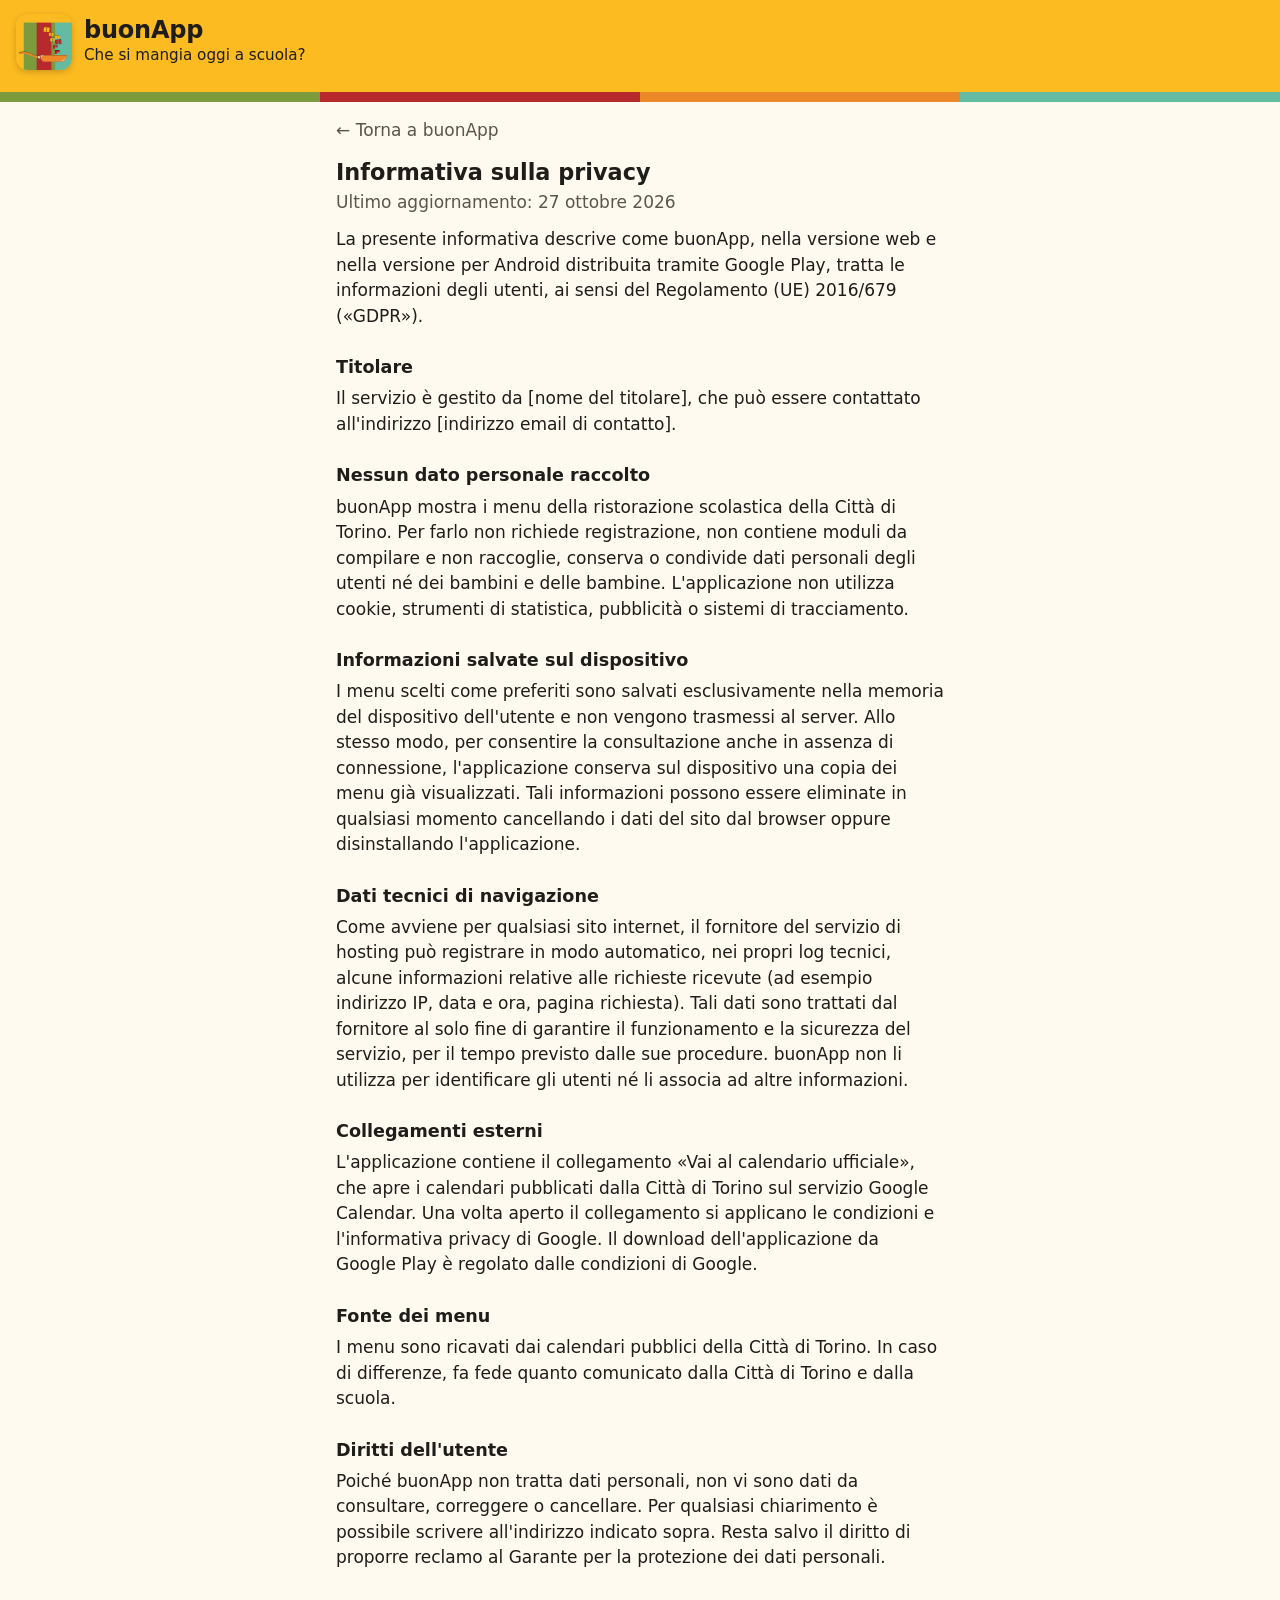
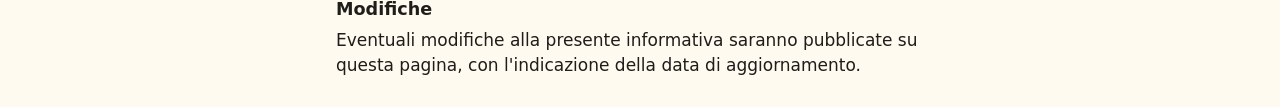
==== privacy.html @ eb58c9b9 "Informativa privacy, deploy su Tophost e piano per il Play Store - privacy.html: nessun dato persona" ====
<!doctype html>
<html lang="it">
<head>
  <meta charset="utf-8">
  <meta name="viewport" content="width=device-width, initial-scale=1, viewport-fit=cover">
  <title>Informativa privacy · buonApp</title>
  <meta name="description" content="Informativa sul trattamento dei dati personali di buonApp.">
  <meta name="theme-color" content="#fcbb21">
  <link rel="icon" type="image/png" sizes="32x32" href="img/favicon-32.png">
  <link rel="stylesheet" href="css/app.css">
</head>
<body>
  <header class="testata">
    <div class="strisce" aria-hidden="true"></div>
    <a class="marchio" href="./">
      <img src="img/icona-192.png" alt="" width="56" height="56">
      <span>
        <strong>buonApp</strong>
        <small>Che si mangia oggi a scuola?</small>
      </span>
    </a>
  </header>

  <main class="testo">
    <a class="indietro" href="./">Torna a buonApp</a>
    <h1>Informativa sulla privacy</h1>
    <p class="sotto">Ultimo aggiornamento: 27 ottobre 2026</p>

    <p>La presente informativa descrive come buonApp, nella versione web e nella versione per Android
      distribuita tramite Google Play, tratta le informazioni degli utenti, ai sensi del Regolamento (UE) 2016/679
      («GDPR»).</p>

    <h2>Titolare</h2>
    <!-- DA COMPLETARE prima della pubblicazione: nome del titolare e indirizzo email di contatto. -->
    <p>Il servizio è gestito da [nome del titolare], che può essere contattato all'indirizzo
      [indirizzo email di contatto].</p>

    <h2>Nessun dato personale raccolto</h2>
    <p>buonApp mostra i menu della ristorazione scolastica della Città di Torino. Per farlo non richiede
      registrazione, non contiene moduli da compilare e non raccoglie, conserva o condivide dati personali
      degli utenti né dei bambini e delle bambine. L'applicazione non utilizza cookie, strumenti di statistica,
      pubblicità o sistemi di tracciamento.</p>

    <h2>Informazioni salvate sul dispositivo</h2>
    <p>I menu scelti come preferiti sono salvati esclusivamente nella memoria del dispositivo dell'utente e non
      vengono trasmessi al server. Allo stesso modo, per consentire la consultazione anche in assenza di
      connessione, l'applicazione conserva sul dispositivo una copia dei menu già visualizzati. Tali informazioni
      possono essere eliminate in qualsiasi momento cancellando i dati del sito dal browser oppure disinstallando
      l'applicazione.</p>

    <h2>Dati tecnici di navigazione</h2>
    <p>Come avviene per qualsiasi sito internet, il fornitore del servizio di hosting può registrare in modo
      automatico, nei propri log tecnici, alcune informazioni relative alle richieste ricevute (ad esempio
      indirizzo IP, data e ora, pagina richiesta). Tali dati sono trattati dal fornitore al solo fine di garantire
      il funzionamento e la sicurezza del servizio, per il tempo previsto dalle sue procedure. buonApp non li
      utilizza per identificare gli utenti né li associa ad altre informazioni.</p>

    <h2>Collegamenti esterni</h2>
    <p>L'applicazione contiene il collegamento «Vai al calendario ufficiale», che apre i calendari pubblicati
      dalla Città di Torino sul servizio Google Calendar. Una volta aperto il collegamento si applicano le
      condizioni e l'informativa privacy di Google. Il download dell'applicazione da Google Play è regolato dalle
      condizioni di Google.</p>

    <h2>Fonte dei menu</h2>
    <p>I menu sono ricavati dai calendari pubblici della Città di Torino. In caso di differenze, fa fede quanto
      comunicato dalla Città di Torino e dalla scuola.</p>

    <h2>Diritti dell'utente</h2>
    <p>Poiché buonApp non tratta dati personali, non vi sono dati da consultare, correggere o cancellare. Per
      qualsiasi chiarimento è possibile scrivere all'indirizzo indicato sopra. Resta salvo il diritto di proporre
      reclamo al Garante per la protezione dei dati personali.</p>

    <h2>Modifiche</h2>
    <p>Eventuali modifiche alla presente informativa saranno pubblicate su questa pagina, con l'indicazione della
      data di aggiornamento.</p>
  </main>
</body>
</html>
---- css/app.css ----
/* buonApp – colori dalla grafica originale (giallo, verde oliva, rosso, verde acqua, arancio padella). */
:root {
  --giallo: #fcbb21;
  --verde: #7c9b3d;
  --rosso: #b8292d;
  --acqua: #63bba2;
  --arancio: #eb8829;
  --sfondo: #fffaf0;
  --carta: #ffffff;
  --testo: #1f1d1a;
  --testo-tenue: #5b554c;
  --bordo: #e8dfcf;
  --oggi: #a3520b;
  --raggio: 14px;
}

@media (prefers-color-scheme: dark) {
  :root {
    --sfondo: #1b1915;
    --carta: #26231e;
    --testo: #f4efe6;
    --testo-tenue: #c2b9aa;
    --bordo: #3a352d;
    --oggi: #f5a85a;
  }
}

* { box-sizing: border-box; }

html { -webkit-text-size-adjust: 100%; }

body {
  margin: 0;
  background: var(--sfondo);
  color: var(--testo);
  font: 17px/1.5 system-ui, -apple-system, "Segoe UI", Roboto, "Helvetica Neue", Arial, sans-serif;
  padding-bottom: env(safe-area-inset-bottom);
}

a { color: inherit; }

.testata {
  position: relative;
  background: var(--giallo);
  padding: calc(14px + env(safe-area-inset-top)) 16px 24px;
  overflow: hidden;
}
.strisce {
  position: absolute;
  inset: auto 0 0 0;
  height: 10px;
  background: linear-gradient(90deg,
    var(--verde) 0 25%, var(--rosso) 25% 50%, var(--arancio) 50% 75%, var(--acqua) 75% 100%);
}
.marchio {
  position: relative;
  display: inline-flex;
  align-items: center;
  gap: 12px;
  text-decoration: none;
  color: #1f1d1a;
}
.marchio img { border-radius: 12px; box-shadow: 0 2px 6px rgb(0 0 0 / .2); }
.marchio strong { display: block; font-size: 1.5rem; line-height: 1.1; letter-spacing: -.01em; }
.marchio small { display: block; font-size: .95rem; }

main {
  max-width: 640px;
  margin: 0 auto;
  padding: 16px;
  outline: none;
}

h1, h2 { line-height: 1.2; }
h1 { font-size: 1.4rem; margin: 8px 0 4px; }
h2 { font-size: 1.1rem; margin: 24px 0 8px; }

.sotto { color: var(--testo-tenue); margin: 0 0 16px; }

.indietro {
  display: inline-block;
  margin-bottom: 8px;
  color: var(--testo-tenue);
  text-decoration: none;
}
.indietro::before { content: "← "; }

/* Pulsanti per scegliere il menu: grandi, colorati come le strisce del banner. */
.scelte { list-style: none; padding: 0; margin: 0; display: grid; gap: 10px; }
.scelta {
  display: flex;
  align-items: center;
  justify-content: space-between;
  min-height: 56px;
  padding: 12px 16px;
  border-radius: var(--raggio);
  background: var(--carta);
  border: 1px solid var(--bordo);
  border-left: 10px solid var(--colore, var(--arancio));
  text-decoration: none;
  font-weight: 600;
}
.scelta::after { content: "›"; font-size: 1.5rem; color: var(--testo-tenue); }
.scelta small { display: block; font-weight: 400; color: var(--testo-tenue); }

.c-rosso { --colore: var(--rosso); }
.c-verde { --colore: var(--verde); }
.c-giallo { --colore: var(--giallo); }
.c-acqua { --colore: var(--acqua); }

/* Scheda del giorno. */
.scheda {
  background: var(--carta);
  border: 1px solid var(--bordo);
  border-top: 8px solid var(--colore, var(--arancio));
  border-radius: var(--raggio);
  padding: 14px 16px;
  margin-bottom: 14px;
}
.scheda h2 { margin: 0; font-size: 1rem; color: var(--testo-tenue); font-weight: 600; }
.scheda h3 { margin: 4px 0 8px; font-size: 1.15rem; }
.scheda .oggi { color: var(--oggi); }
.piatti { margin: 0; padding-left: 1.2em; }
.piatti li { margin: 2px 0; }
.scheda .azioni { margin-top: 10px; display: flex; gap: 16px; flex-wrap: wrap; }

.vuoto {
  background: var(--carta);
  border: 1px dashed var(--bordo);
  border-radius: var(--raggio);
  padding: 14px 16px;
  color: var(--testo-tenue);
}

/* Settimana. */
.settimana-nav { display: flex; justify-content: space-between; align-items: center; gap: 8px; margin: 8px 0 16px; }
.settimana-nav strong { text-align: center; }

button, .bottone {
  font: inherit;
  min-height: 44px;
  padding: 8px 14px;
  border-radius: 999px;
  border: 1px solid var(--bordo);
  background: var(--carta);
  color: var(--testo);
  cursor: pointer;
  text-decoration: none;
  display: inline-flex;
  align-items: center;
  gap: 6px;
}
button:focus-visible, a:focus-visible { outline: 3px solid var(--arancio); outline-offset: 2px; }

.preferito[aria-pressed="true"] { background: var(--giallo); border-color: var(--giallo); color: #1f1d1a; }

.avviso {
  background: color-mix(in srgb, var(--giallo) 22%, var(--carta));
  border-radius: var(--raggio);
  padding: 10px 14px;
  margin: 0 0 16px;
}

.vuoto p { margin: 0; }
.vuoto p + p { margin-top: 8px; }
.vuoto a, .fonte a { color: var(--testo); font-weight: 600; }
.fonte { color: var(--testo-tenue); font-size: .9rem; }

.testo h2 { margin-top: 28px; }
.testo p { margin: 0 0 12px; }

.caricamento { color: var(--testo-tenue); }

.piede {
  max-width: 640px;
  margin: 24px auto 0;
  padding: 16px;
  color: var(--testo-tenue);
  font-size: .85rem;
}
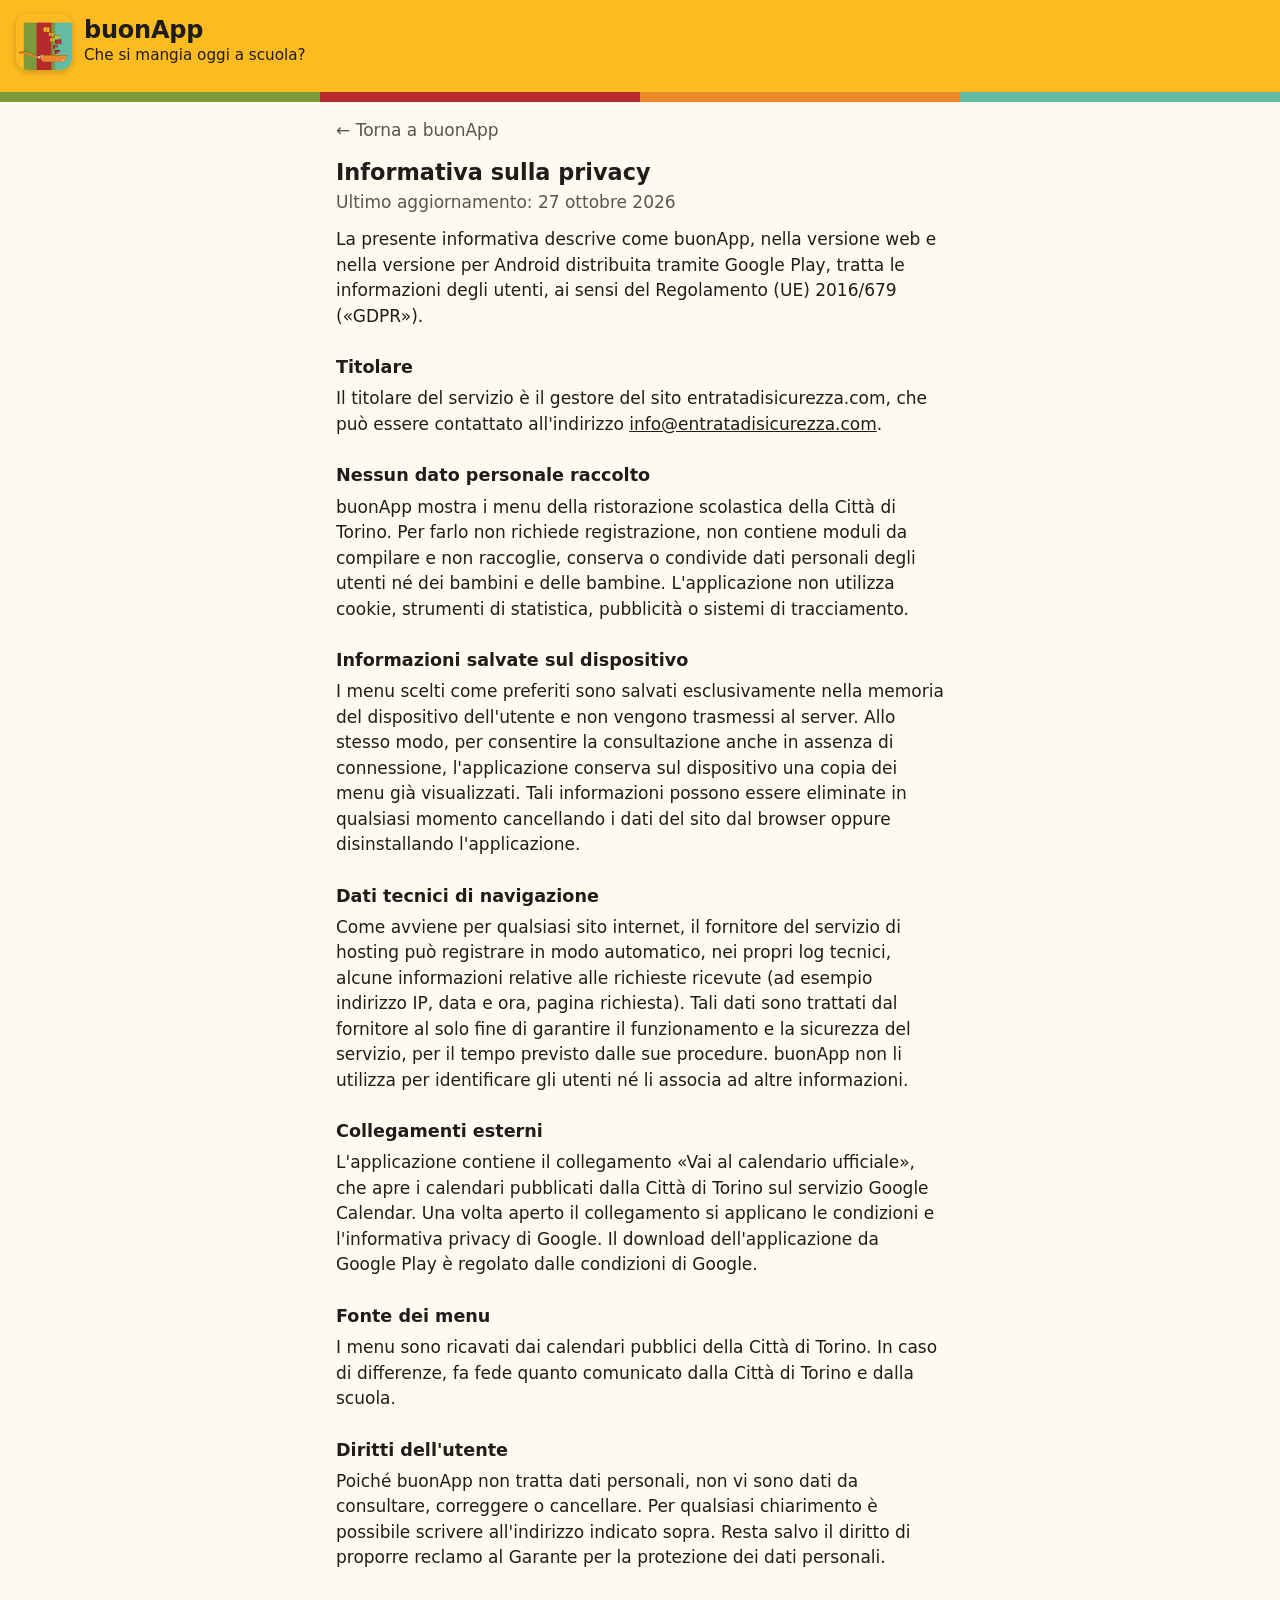
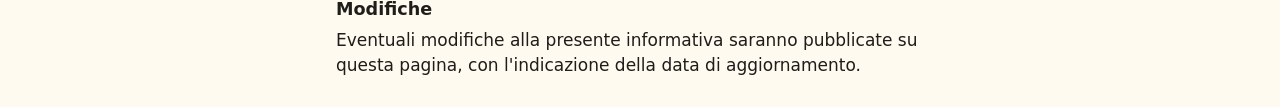
==== commit 0bced0ad: "Prefisso buonapp_ per le tabelle e contatto nell'informativa privacy Il database di Tophost è condiv" ====
--- a/privacy.html
+++ b/privacy.html
@@ -31,9 +31,8 @@
       («GDPR»).</p>
 
     <h2>Titolare</h2>
-    <!-- DA COMPLETARE prima della pubblicazione: nome del titolare e indirizzo email di contatto. -->
-    <p>Il servizio è gestito da [nome del titolare], che può essere contattato all'indirizzo
-      [indirizzo email di contatto].</p>
+    <p>Il titolare del servizio è il gestore del sito entratadisicurezza.com, che può essere contattato
+      all'indirizzo <a href="mailto:info@entratadisicurezza.com">info@entratadisicurezza.com</a>.</p>
 
     <h2>Nessun dato personale raccolto</h2>
     <p>buonApp mostra i menu della ristorazione scolastica della Città di Torino. Per farlo non richiede
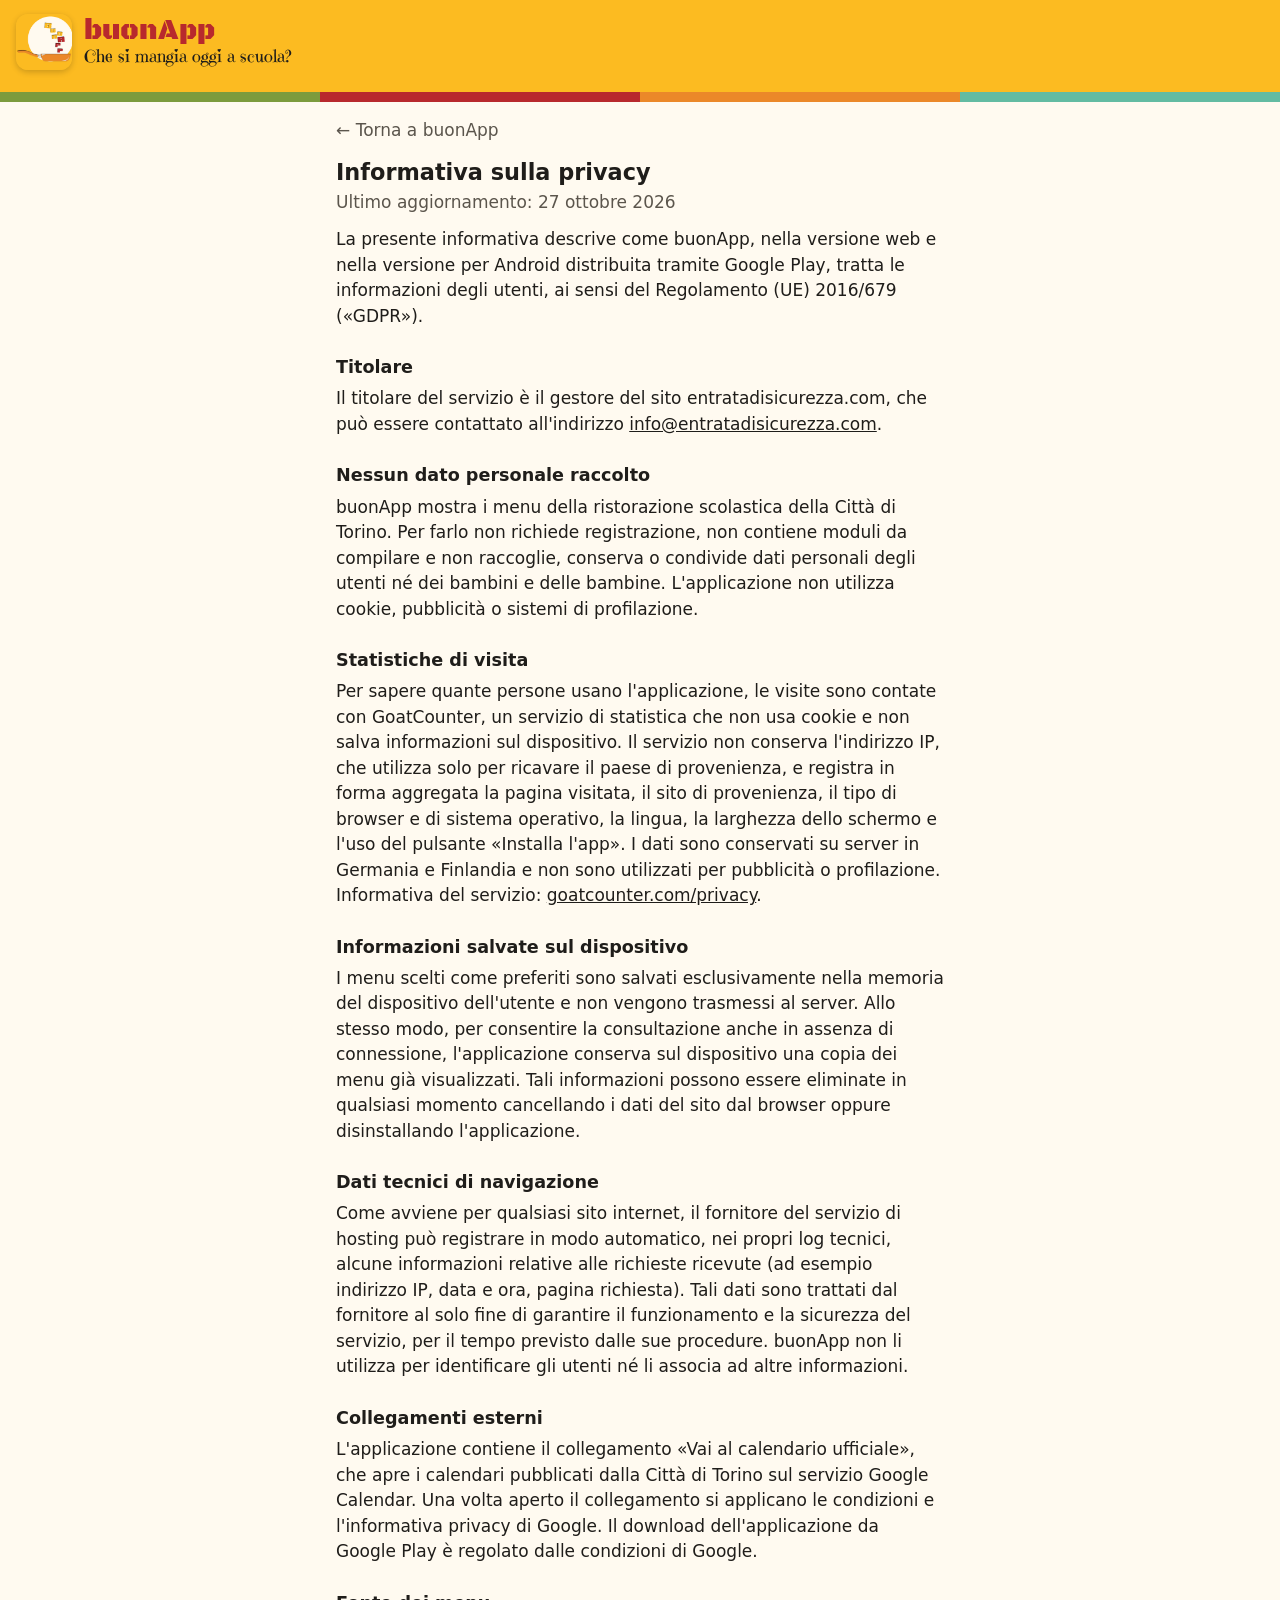
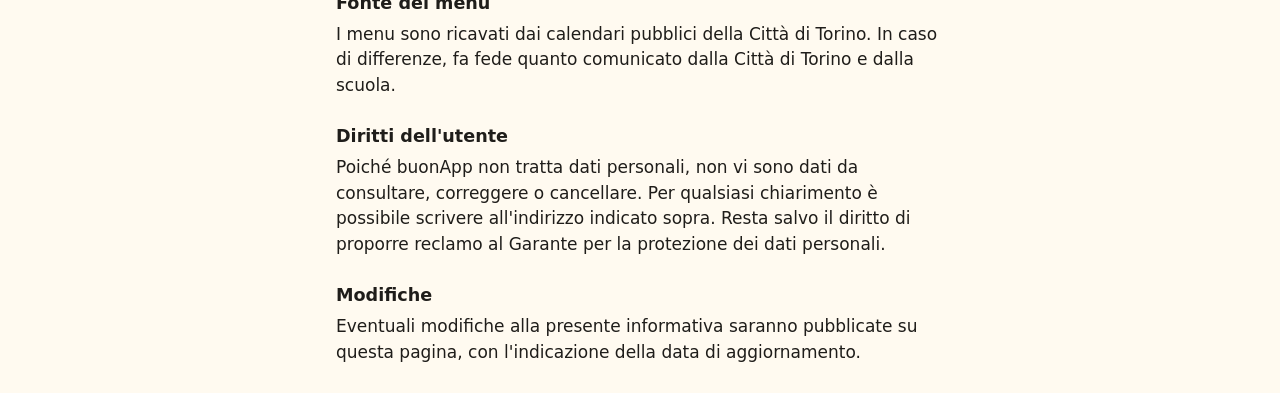
==== commit 0f9c0fa8: "Statistiche di visita senza cookie con GoatCounter Conta le visite alla cartella dell'app e l'uso de" ====
--- a/privacy.html
+++ b/privacy.html
@@ -37,8 +37,17 @@
     <h2>Nessun dato personale raccolto</h2>
     <p>buonApp mostra i menu della ristorazione scolastica della Città di Torino. Per farlo non richiede
       registrazione, non contiene moduli da compilare e non raccoglie, conserva o condivide dati personali
-      degli utenti né dei bambini e delle bambine. L'applicazione non utilizza cookie, strumenti di statistica,
-      pubblicità o sistemi di tracciamento.</p>
+      degli utenti né dei bambini e delle bambine. L'applicazione non utilizza cookie, pubblicità o sistemi
+      di profilazione.</p>
+
+    <h2>Statistiche di visita</h2>
+    <p>Per sapere quante persone usano l'applicazione, le visite sono contate con GoatCounter, un servizio di
+      statistica che non usa cookie e non salva informazioni sul dispositivo. Il servizio non conserva l'indirizzo
+      IP, che utilizza solo per ricavare il paese di provenienza, e registra in forma aggregata la pagina visitata,
+      il sito di provenienza, il tipo di browser e di sistema operativo, la lingua, la larghezza dello schermo e
+      l'uso del pulsante «Installa l'app». I dati sono conservati su server in Germania e Finlandia e non sono
+      utilizzati per pubblicità o profilazione. Informativa del servizio:
+      <a href="https://www.goatcounter.com/privacy">goatcounter.com/privacy</a>.</p>
 
     <h2>Informazioni salvate sul dispositivo</h2>
     <p>I menu scelti come preferiti sono salvati esclusivamente nella memoria del dispositivo dell'utente e non
--- a/css/app.css
+++ b/css/app.css
@@ -37,6 +37,10 @@
   padding-bottom: env(safe-area-inset-bottom);
 }
 
+/* Font della grafica originale (Google Fonts, licenza OFL), solo caratteri latini. */
+@font-face { font-family: "Black Ops One"; src: url(../font/BlackOpsOne.woff2) format("woff2"); font-display: swap; }
+@font-face { font-family: "Emilys Candy"; src: url(../font/EmilysCandy.woff2) format("woff2"); font-display: swap; }
+
 a { color: inherit; }
 
 .testata {
@@ -61,8 +65,8 @@
   color: #1f1d1a;
 }
 .marchio img { border-radius: 12px; box-shadow: 0 2px 6px rgb(0 0 0 / .2); }
-.marchio strong { display: block; font-size: 1.5rem; line-height: 1.1; letter-spacing: -.01em; }
-.marchio small { display: block; font-size: .95rem; }
+.marchio strong { display: block; font: 400 1.75rem/1.1 "Black Ops One", system-ui, sans-serif; color: #b8292d; }
+.marchio small { display: block; font: 400 1.05rem/1.3 "Emilys Candy", system-ui, sans-serif; }
 
 main {
   max-width: 640px;
@@ -152,6 +156,7 @@
 }
 button:focus-visible, a:focus-visible { outline: 3px solid var(--arancio); outline-offset: 2px; }
 
+.installa { background: var(--giallo); border-color: var(--giallo); color: #1f1d1a; font-weight: 600; }
 .preferito[aria-pressed="true"] { background: var(--giallo); border-color: var(--giallo); color: #1f1d1a; }
 
 .avviso {
@@ -178,3 +183,21 @@
   color: var(--testo-tenue);
   font-size: .85rem;
 }
+
+/* Schermata di avvio: solo nell'app installata, uguale alle immagini di avvio di iPhone e iPad. */
+#avvio { display: none; }
+@media (display-mode: standalone) {
+  #avvio {
+    display: flex;
+    position: fixed;
+    inset: 0;
+    z-index: 10;
+    align-items: center;
+    justify-content: center;
+    background: var(--giallo);
+    transition: opacity .35s ease;
+  }
+  #avvio img { width: 74.4vmin; height: 74.4vmin; }
+}
+#avvio.chiuso { opacity: 0; pointer-events: none; }
+@media (prefers-reduced-motion: reduce) { #avvio { transition: none; } }
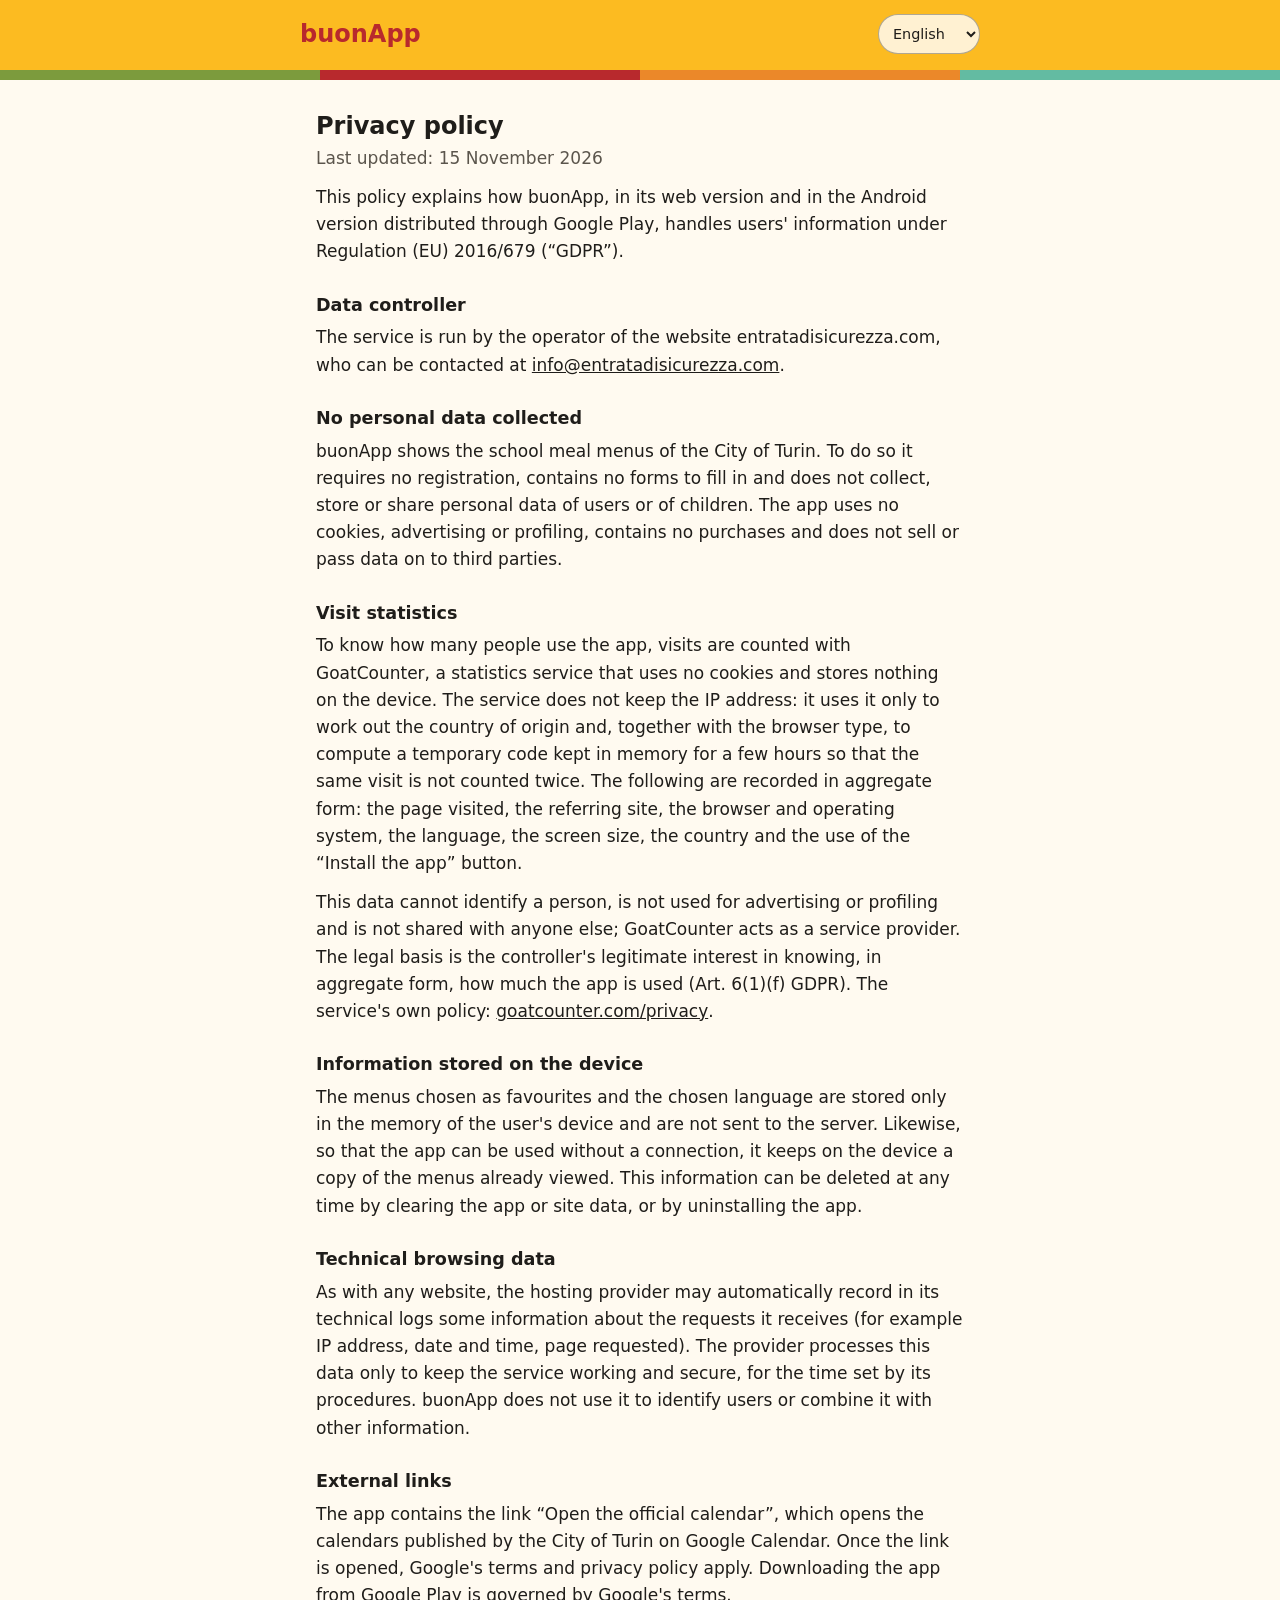
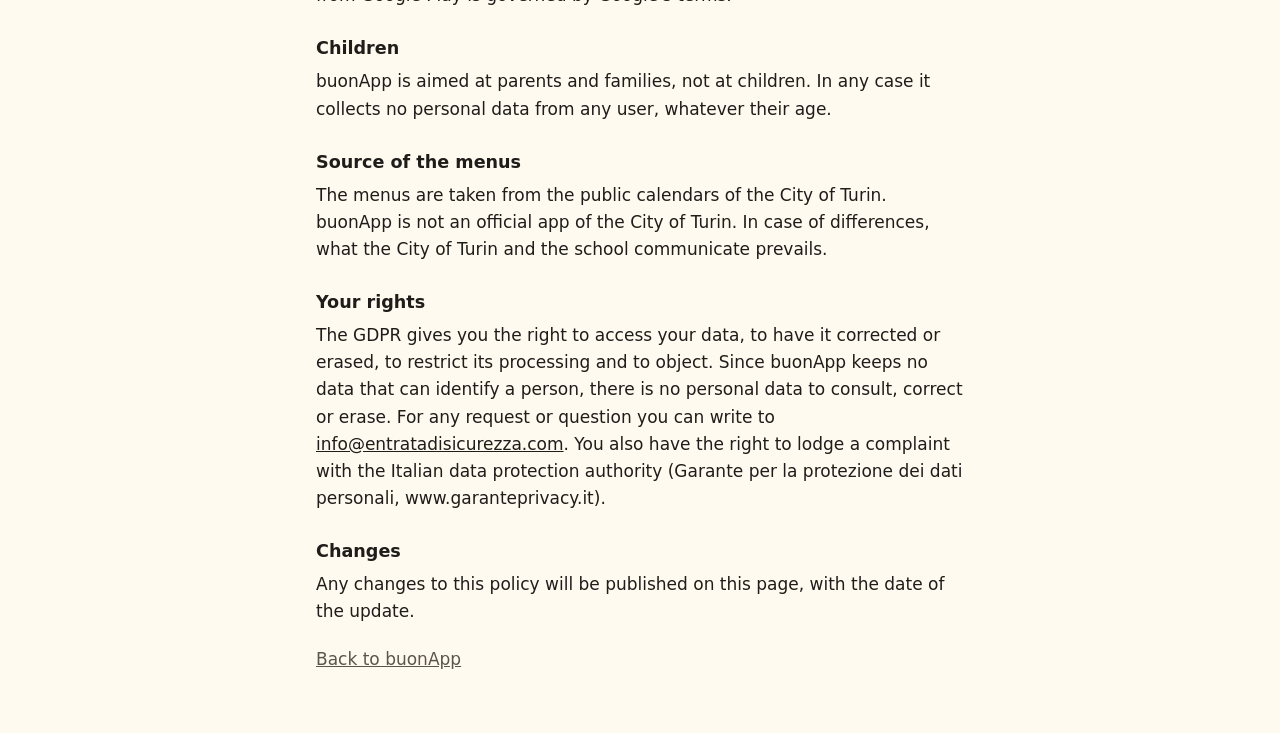
==== commit 2b119ad3: "Interfaccia e informativa privacy in cinque lingue (it, en, fr, es, ar) L'app sceglie la lingua dal " ====
--- a/privacy.html
+++ b/privacy.html
@@ -1,86 +1,187 @@
 <!doctype html>
-<html lang="it">
+<!-- File generato da docs/privacy/genera.py: non modificarlo a mano. -->
+<html lang="it" dir="ltr">
 <head>
-  <meta charset="utf-8">
-  <meta name="viewport" content="width=device-width, initial-scale=1, viewport-fit=cover">
-  <title>Informativa privacy · buonApp</title>
-  <meta name="description" content="Informativa sul trattamento dei dati personali di buonApp.">
-  <meta name="theme-color" content="#fcbb21">
-  <link rel="icon" type="image/png" sizes="32x32" href="img/favicon-32.png">
-  <link rel="stylesheet" href="css/app.css">
+<meta charset="utf-8">
+<meta name="viewport" content="width=device-width, initial-scale=1, viewport-fit=cover">
+<title>Informativa sulla privacy · buonApp</title>
+<meta name="description" content="buonApp: informativa sulla privacy / privacy policy / politique de confidentialité / política de privacidad / سياسة الخصوصية">
+<meta name="theme-color" content="#fcbb21">
+<style>
+:root{--giallo:#fcbb21;--verde:#7c9b3d;--rosso:#b8292d;--acqua:#63bba2;--arancio:#eb8829;
+--sfondo:#fffaf0;--carta:#fff;--testo:#1f1d1a;--tenue:#5b554c;--bordo:#e8dfcf}
+@media (prefers-color-scheme:dark){:root{--sfondo:#1b1915;--carta:#26231e;--testo:#f4efe6;--tenue:#c2b9aa;--bordo:#3a352d}}
+*{box-sizing:border-box}html{-webkit-text-size-adjust:100%}
+body{margin:0;background:var(--sfondo);color:var(--testo);
+font:17px/1.6 system-ui,-apple-system,"Segoe UI",Roboto,"Noto Sans Arabic","Helvetica Neue",Arial,sans-serif}
+header{background:var(--giallo);color:#1f1d1a;padding:calc(14px + env(safe-area-inset-top)) 16px 0}
+.riga{max-width:680px;margin:0 auto;display:flex;align-items:center;justify-content:space-between;gap:12px;padding-bottom:16px}
+.marchio{font-weight:800;font-size:1.5rem;color:#b8292d;text-decoration:none}
+.strisce{height:10px;margin:0 -16px;background:linear-gradient(90deg,var(--verde) 0 25%,var(--rosso) 25% 50%,var(--arancio) 50% 75%,var(--acqua) 75% 100%)}
+select{font:inherit;font-size:.9rem;min-height:40px;padding:4px 10px;border-radius:999px;border:1px solid rgb(31 29 26/.35);background:rgb(255 255 255/.8);color:#1f1d1a}
+main{max-width:680px;margin:0 auto;padding:16px 16px 48px}
+h1{font-size:1.5rem;line-height:1.2;margin:16px 0 4px}h2{font-size:1.1rem;line-height:1.3;margin:28px 0 8px}
+p{margin:0 0 12px}.data,.torna{color:var(--tenue)}.torna{display:inline-block;margin-top:8px}
+a{color:inherit}a:focus-visible,select:focus-visible{outline:3px solid var(--arancio);outline-offset:2px}
+article + article{border-top:1px solid var(--bordo);margin-top:40px;padding-top:8px}
+.js article{display:none}.js article.attiva{display:block;border:0;margin:0;padding:0}
+</style>
+<script>
+(function(){var L={it:{dir:"ltr",titolo:"Informativa sulla privacy",etichetta:"Lingua"},en:{dir:"ltr",titolo:"Privacy policy",etichetta:"Language"},fr:{dir:"ltr",titolo:"Politique de confidentialité",etichetta:"Langue"},es:{dir:"ltr",titolo:"Política de privacidad",etichetta:"Idioma"},ar:{dir:"rtl",titolo:"سياسة الخصوصية",etichetta:"اللغة"}},d=document,h=d.documentElement,scelta='it',p=new URLSearchParams(location.search).get('lang'),s=null;
+try{s=localStorage.getItem('buonapp.lingua')}catch(e){}
+var c=[p,s].concat(navigator.languages||[navigator.language]);
+for(var i=0;i<c.length;i++){var x=String(c[i]||'').toLowerCase().split('-')[0];if(L[x]){scelta=x;break}}
+function mostra(l){h.lang=l;h.dir=L[l].dir;d.title=L[l].titolo+' · buonApp';
+d.querySelectorAll('article').forEach(function(a){a.classList.toggle('attiva',a.lang===l)});
+d.getElementById('lingua').value=l;d.getElementById('lingua').setAttribute('aria-label',L[l].etichetta)}
+h.classList.add('js');d.addEventListener('DOMContentLoaded',function(){var sel=d.getElementById('lingua');sel.hidden=false;
+sel.addEventListener('change',function(){mostra(sel.value);history.replaceState(null,'','?lang='+sel.value)});mostra(scelta)});})();
+</script>
 </head>
 <body>
-  <header class="testata">
-    <div class="strisce" aria-hidden="true"></div>
-    <a class="marchio" href="./">
-      <img src="img/icona-192.png" alt="" width="56" height="56">
-      <span>
-        <strong>buonApp</strong>
-        <small>Che si mangia oggi a scuola?</small>
-      </span>
-    </a>
-  </header>
-
-  <main class="testo">
-    <a class="indietro" href="./">Torna a buonApp</a>
+<header>
+  <div class="riga">
+    <a class="marchio" href="https://www.entratadisicurezza.com/buonapp/">buonApp</a>
+    <select id="lingua" aria-label="Lingua" hidden><option value="it" lang="it">Italiano</option><option value="en" lang="en">English</option><option value="fr" lang="fr">Français</option><option value="es" lang="es">Español</option><option value="ar" lang="ar">العربية</option></select>
+  </div>
+  <div class="strisce" aria-hidden="true"></div>
+</header>
+<main>
+  <article lang="it" dir="ltr">
     <h1>Informativa sulla privacy</h1>
-    <p class="sotto">Ultimo aggiornamento: 27 ottobre 2026</p>
-
-    <p>La presente informativa descrive come buonApp, nella versione web e nella versione per Android
-      distribuita tramite Google Play, tratta le informazioni degli utenti, ai sensi del Regolamento (UE) 2016/679
-      («GDPR»).</p>
-
+    <p class="data">Ultimo aggiornamento: 15 novembre 2026</p>
+    <p>La presente informativa descrive come buonApp, nella versione web e nella versione per Android distribuita tramite Google Play, tratta le informazioni degli utenti, ai sensi del Regolamento (UE) 2016/679 («GDPR»).</p>
     <h2>Titolare</h2>
-    <p>Il titolare del servizio è il gestore del sito entratadisicurezza.com, che può essere contattato
-      all'indirizzo <a href="mailto:info@entratadisicurezza.com">info@entratadisicurezza.com</a>.</p>
-
+    <p>Il titolare del servizio è il gestore del sito entratadisicurezza.com, che può essere contattato all'indirizzo <a href="mailto:info@entratadisicurezza.com" dir="ltr">info@entratadisicurezza.com</a>.</p>
     <h2>Nessun dato personale raccolto</h2>
-    <p>buonApp mostra i menu della ristorazione scolastica della Città di Torino. Per farlo non richiede
-      registrazione, non contiene moduli da compilare e non raccoglie, conserva o condivide dati personali
-      degli utenti né dei bambini e delle bambine. L'applicazione non utilizza cookie, pubblicità o sistemi
-      di profilazione.</p>
-
+    <p>buonApp mostra i menu della ristorazione scolastica della Città di Torino. Per farlo non richiede registrazione, non contiene moduli da compilare e non raccoglie, conserva o condivide dati personali degli utenti né dei bambini e delle bambine. L'applicazione non utilizza cookie, pubblicità o sistemi di profilazione, non contiene acquisti e non vende né cede dati a terzi.</p>
     <h2>Statistiche di visita</h2>
-    <p>Per sapere quante persone usano l'applicazione, le visite sono contate con GoatCounter, un servizio di
-      statistica che non usa cookie e non salva informazioni sul dispositivo. Il servizio non conserva l'indirizzo
-      IP, che utilizza solo per ricavare il paese di provenienza, e registra in forma aggregata la pagina visitata,
-      il sito di provenienza, il tipo di browser e di sistema operativo, la lingua, la larghezza dello schermo e
-      l'uso del pulsante «Installa l'app». I dati sono conservati su server in Germania e Finlandia e non sono
-      utilizzati per pubblicità o profilazione. Informativa del servizio:
-      <a href="https://www.goatcounter.com/privacy">goatcounter.com/privacy</a>.</p>
-
+    <p>Per sapere quante persone usano l'applicazione, le visite sono contate con GoatCounter, un servizio di statistica che non usa cookie e non salva informazioni sul dispositivo. Il servizio non conserva l'indirizzo IP: lo utilizza solo per ricavare il paese di provenienza e, insieme al tipo di browser, per calcolare un codice temporaneo tenuto in memoria per poche ore, che serve a non contare due volte la stessa visita. Sono registrati in forma aggregata la pagina visitata, il sito di provenienza, il tipo di browser e di sistema operativo, la lingua, le dimensioni dello schermo, il paese e l'uso del pulsante «Installa l'app».</p>
+    <p>Questi dati non permettono di identificare una persona, non sono utilizzati per pubblicità o profilazione e non sono condivisi con altri soggetti; GoatCounter agisce come fornitore del servizio. La base giuridica è il legittimo interesse del titolare a conoscere, in forma aggregata, quanto viene usata l'applicazione (art. 6, par. 1, lett. f del GDPR). Informativa del servizio: <a href="https://www.goatcounter.com/privacy" dir="ltr" rel="noopener">goatcounter.com/privacy</a>.</p>
     <h2>Informazioni salvate sul dispositivo</h2>
-    <p>I menu scelti come preferiti sono salvati esclusivamente nella memoria del dispositivo dell'utente e non
-      vengono trasmessi al server. Allo stesso modo, per consentire la consultazione anche in assenza di
-      connessione, l'applicazione conserva sul dispositivo una copia dei menu già visualizzati. Tali informazioni
-      possono essere eliminate in qualsiasi momento cancellando i dati del sito dal browser oppure disinstallando
-      l'applicazione.</p>
-
+    <p>I menu scelti come preferiti e la lingua scelta sono salvati esclusivamente nella memoria del dispositivo dell'utente e non vengono trasmessi al server. Allo stesso modo, per consentire la consultazione anche in assenza di connessione, l'applicazione conserva sul dispositivo una copia dei menu già visualizzati. Tali informazioni possono essere eliminate in qualsiasi momento cancellando i dati dell'applicazione o del sito, oppure disinstallando l'applicazione.</p>
     <h2>Dati tecnici di navigazione</h2>
-    <p>Come avviene per qualsiasi sito internet, il fornitore del servizio di hosting può registrare in modo
-      automatico, nei propri log tecnici, alcune informazioni relative alle richieste ricevute (ad esempio
-      indirizzo IP, data e ora, pagina richiesta). Tali dati sono trattati dal fornitore al solo fine di garantire
-      il funzionamento e la sicurezza del servizio, per il tempo previsto dalle sue procedure. buonApp non li
-      utilizza per identificare gli utenti né li associa ad altre informazioni.</p>
-
+    <p>Come avviene per qualsiasi sito internet, il fornitore del servizio di hosting può registrare in modo automatico, nei propri log tecnici, alcune informazioni relative alle richieste ricevute (ad esempio indirizzo IP, data e ora, pagina richiesta). Tali dati sono trattati dal fornitore al solo fine di garantire il funzionamento e la sicurezza del servizio, per il tempo previsto dalle sue procedure. buonApp non li utilizza per identificare gli utenti né li associa ad altre informazioni.</p>
     <h2>Collegamenti esterni</h2>
-    <p>L'applicazione contiene il collegamento «Vai al calendario ufficiale», che apre i calendari pubblicati
-      dalla Città di Torino sul servizio Google Calendar. Una volta aperto il collegamento si applicano le
-      condizioni e l'informativa privacy di Google. Il download dell'applicazione da Google Play è regolato dalle
-      condizioni di Google.</p>
-
+    <p>L'applicazione contiene il collegamento «Vai al calendario ufficiale», che apre i calendari pubblicati dalla Città di Torino sul servizio Google Calendar. Una volta aperto il collegamento si applicano le condizioni e l'informativa privacy di Google. Il download dell'applicazione da Google Play è regolato dalle condizioni di Google.</p>
+    <h2>Minori</h2>
+    <p>buonApp è rivolta ai genitori e alle famiglie, non ai bambini. In ogni caso non raccoglie dati personali di alcun utente, qualunque sia la sua età.</p>
     <h2>Fonte dei menu</h2>
-    <p>I menu sono ricavati dai calendari pubblici della Città di Torino. In caso di differenze, fa fede quanto
-      comunicato dalla Città di Torino e dalla scuola.</p>
-
+    <p>I menu sono ricavati dai calendari pubblici della Città di Torino. buonApp non è un'applicazione ufficiale della Città di Torino. In caso di differenze, fa fede quanto comunicato dalla Città di Torino e dalla scuola.</p>
     <h2>Diritti dell'utente</h2>
-    <p>Poiché buonApp non tratta dati personali, non vi sono dati da consultare, correggere o cancellare. Per
-      qualsiasi chiarimento è possibile scrivere all'indirizzo indicato sopra. Resta salvo il diritto di proporre
-      reclamo al Garante per la protezione dei dati personali.</p>
-
+    <p>Il GDPR riconosce il diritto di accedere ai propri dati, di farli correggere o cancellare, di limitarne il trattamento e di opporsi. Poiché buonApp non conserva dati che permettano di riconoscere una persona, non vi sono dati personali da consultare, correggere o cancellare. Per qualsiasi richiesta o chiarimento è possibile scrivere a <a href="mailto:info@entratadisicurezza.com" dir="ltr">info@entratadisicurezza.com</a>. Resta salvo il diritto di proporre reclamo al Garante per la protezione dei dati personali (www.garanteprivacy.it).</p>
     <h2>Modifiche</h2>
-    <p>Eventuali modifiche alla presente informativa saranno pubblicate su questa pagina, con l'indicazione della
-      data di aggiornamento.</p>
-  </main>
+    <p>Eventuali modifiche alla presente informativa saranno pubblicate su questa pagina, con l'indicazione della data di aggiornamento.</p>
+    <p><a class="torna" href="https://www.entratadisicurezza.com/buonapp/?lang=it">Torna a buonApp</a></p>
+  </article>
+  <article lang="en" dir="ltr">
+    <h1>Privacy policy</h1>
+    <p class="data">Last updated: 15 November 2026</p>
+    <p>This policy explains how buonApp, in its web version and in the Android version distributed through Google Play, handles users' information under Regulation (EU) 2016/679 (“GDPR”).</p>
+    <h2>Data controller</h2>
+    <p>The service is run by the operator of the website entratadisicurezza.com, who can be contacted at <a href="mailto:info@entratadisicurezza.com" dir="ltr">info@entratadisicurezza.com</a>.</p>
+    <h2>No personal data collected</h2>
+    <p>buonApp shows the school meal menus of the City of Turin. To do so it requires no registration, contains no forms to fill in and does not collect, store or share personal data of users or of children. The app uses no cookies, advertising or profiling, contains no purchases and does not sell or pass data on to third parties.</p>
+    <h2>Visit statistics</h2>
+    <p>To know how many people use the app, visits are counted with GoatCounter, a statistics service that uses no cookies and stores nothing on the device. The service does not keep the IP address: it uses it only to work out the country of origin and, together with the browser type, to compute a temporary code kept in memory for a few hours so that the same visit is not counted twice. The following are recorded in aggregate form: the page visited, the referring site, the browser and operating system, the language, the screen size, the country and the use of the “Install the app” button.</p>
+    <p>This data cannot identify a person, is not used for advertising or profiling and is not shared with anyone else; GoatCounter acts as a service provider. The legal basis is the controller's legitimate interest in knowing, in aggregate form, how much the app is used (Art. 6(1)(f) GDPR). The service's own policy: <a href="https://www.goatcounter.com/privacy" dir="ltr" rel="noopener">goatcounter.com/privacy</a>.</p>
+    <h2>Information stored on the device</h2>
+    <p>The menus chosen as favourites and the chosen language are stored only in the memory of the user's device and are not sent to the server. Likewise, so that the app can be used without a connection, it keeps on the device a copy of the menus already viewed. This information can be deleted at any time by clearing the app or site data, or by uninstalling the app.</p>
+    <h2>Technical browsing data</h2>
+    <p>As with any website, the hosting provider may automatically record in its technical logs some information about the requests it receives (for example IP address, date and time, page requested). The provider processes this data only to keep the service working and secure, for the time set by its procedures. buonApp does not use it to identify users or combine it with other information.</p>
+    <h2>External links</h2>
+    <p>The app contains the link “Open the official calendar”, which opens the calendars published by the City of Turin on Google Calendar. Once the link is opened, Google's terms and privacy policy apply. Downloading the app from Google Play is governed by Google's terms.</p>
+    <h2>Children</h2>
+    <p>buonApp is aimed at parents and families, not at children. In any case it collects no personal data from any user, whatever their age.</p>
+    <h2>Source of the menus</h2>
+    <p>The menus are taken from the public calendars of the City of Turin. buonApp is not an official app of the City of Turin. In case of differences, what the City of Turin and the school communicate prevails.</p>
+    <h2>Your rights</h2>
+    <p>The GDPR gives you the right to access your data, to have it corrected or erased, to restrict its processing and to object. Since buonApp keeps no data that can identify a person, there is no personal data to consult, correct or erase. For any request or question you can write to <a href="mailto:info@entratadisicurezza.com" dir="ltr">info@entratadisicurezza.com</a>. You also have the right to lodge a complaint with the Italian data protection authority (Garante per la protezione dei dati personali, www.garanteprivacy.it).</p>
+    <h2>Changes</h2>
+    <p>Any changes to this policy will be published on this page, with the date of the update.</p>
+    <p><a class="torna" href="https://www.entratadisicurezza.com/buonapp/?lang=en">Back to buonApp</a></p>
+  </article>
+  <article lang="fr" dir="ltr">
+    <h1>Politique de confidentialité</h1>
+    <p class="data">Dernière mise à jour : 15 novembre 2026</p>
+    <p>Cette politique décrit comment buonApp, dans sa version web et dans sa version Android distribuée sur Google Play, traite les informations des utilisateurs, conformément au Règlement (UE) 2016/679 (« RGPD »).</p>
+    <h2>Responsable du traitement</h2>
+    <p>Le responsable du service est le gestionnaire du site entratadisicurezza.com, que l'on peut contacter à l'adresse <a href="mailto:info@entratadisicurezza.com" dir="ltr">info@entratadisicurezza.com</a>.</p>
+    <h2>Aucune donnée personnelle collectée</h2>
+    <p>buonApp affiche les menus de la restauration scolaire de la Ville de Turin. Pour cela, elle ne demande aucune inscription, ne contient aucun formulaire et ne collecte, ne conserve ni ne partage aucune donnée personnelle des utilisateurs ou des enfants. L'application n'utilise ni cookies, ni publicité, ni profilage, ne propose aucun achat et ne vend ni ne cède aucune donnée à des tiers.</p>
+    <h2>Statistiques de visite</h2>
+    <p>Pour savoir combien de personnes utilisent l'application, les visites sont comptées avec GoatCounter, un service de statistiques qui n'utilise pas de cookies et n'enregistre rien sur l'appareil. Le service ne conserve pas l'adresse IP : il l'utilise uniquement pour en déduire le pays d'origine et, avec le type de navigateur, pour calculer un code temporaire gardé en mémoire quelques heures, afin de ne pas compter deux fois la même visite. Sont enregistrés sous forme agrégée : la page visitée, le site de provenance, le navigateur et le système d'exploitation, la langue, la taille de l'écran, le pays et l'utilisation du bouton « Installer l'appli ».</p>
+    <p>Ces données ne permettent pas d'identifier une personne, ne servent ni à la publicité ni au profilage et ne sont partagées avec personne ; GoatCounter agit en tant que prestataire. La base juridique est l'intérêt légitime du responsable à connaître, sous forme agrégée, l'utilisation de l'application (art. 6, par. 1, point f du RGPD). Politique du service : <a href="https://www.goatcounter.com/privacy" dir="ltr" rel="noopener">goatcounter.com/privacy</a>.</p>
+    <h2>Informations enregistrées sur l'appareil</h2>
+    <p>Les menus choisis comme favoris et la langue choisie sont enregistrés uniquement dans la mémoire de l'appareil de l'utilisateur et ne sont pas transmis au serveur. De même, pour permettre la consultation sans connexion, l'application conserve sur l'appareil une copie des menus déjà consultés. Ces informations peuvent être supprimées à tout moment en effaçant les données de l'application ou du site, ou en désinstallant l'application.</p>
+    <h2>Données techniques de navigation</h2>
+    <p>Comme pour tout site internet, l'hébergeur peut enregistrer automatiquement, dans ses journaux techniques, certaines informations sur les requêtes reçues (par exemple adresse IP, date et heure, page demandée). L'hébergeur traite ces données uniquement pour assurer le fonctionnement et la sécurité du service, pendant la durée prévue par ses procédures. buonApp ne les utilise pas pour identifier les utilisateurs et ne les associe à aucune autre information.</p>
+    <h2>Liens externes</h2>
+    <p>L'application contient le lien « Ouvrir le calendrier officiel », qui ouvre les calendriers publiés par la Ville de Turin sur Google Agenda. Une fois le lien ouvert, les conditions et la politique de confidentialité de Google s'appliquent. Le téléchargement de l'application depuis Google Play est régi par les conditions de Google.</p>
+    <h2>Mineurs</h2>
+    <p>buonApp s'adresse aux parents et aux familles, pas aux enfants. Dans tous les cas, elle ne collecte aucune donnée personnelle, quel que soit l'âge de l'utilisateur.</p>
+    <h2>Source des menus</h2>
+    <p>Les menus proviennent des calendriers publics de la Ville de Turin. buonApp n'est pas une application officielle de la Ville de Turin. En cas de différence, ce que communiquent la Ville de Turin et l'école fait foi.</p>
+    <h2>Droits de l'utilisateur</h2>
+    <p>Le RGPD reconnaît le droit d'accéder à ses données, de les faire rectifier ou effacer, d'en limiter le traitement et de s'y opposer. Comme buonApp ne conserve aucune donnée permettant de reconnaître une personne, il n'y a pas de données personnelles à consulter, rectifier ou effacer. Pour toute demande ou précision, vous pouvez écrire à <a href="mailto:info@entratadisicurezza.com" dir="ltr">info@entratadisicurezza.com</a>. Vous conservez le droit d'introduire une réclamation auprès de l'autorité italienne de protection des données (Garante per la protezione dei dati personali, www.garanteprivacy.it).</p>
+    <h2>Modifications</h2>
+    <p>Toute modification de cette politique sera publiée sur cette page, avec la date de mise à jour.</p>
+    <p><a class="torna" href="https://www.entratadisicurezza.com/buonapp/?lang=fr">Retour à buonApp</a></p>
+  </article>
+  <article lang="es" dir="ltr">
+    <h1>Política de privacidad</h1>
+    <p class="data">Última actualización: 15 de noviembre de 2026</p>
+    <p>Esta política describe cómo buonApp, en su versión web y en la versión para Android distribuida a través de Google Play, trata la información de los usuarios, conforme al Reglamento (UE) 2016/679 («RGPD»).</p>
+    <h2>Responsable</h2>
+    <p>El responsable del servicio es el gestor del sitio entratadisicurezza.com, con quien se puede contactar en <a href="mailto:info@entratadisicurezza.com" dir="ltr">info@entratadisicurezza.com</a>.</p>
+    <h2>No se recogen datos personales</h2>
+    <p>buonApp muestra los menús del comedor escolar del Ayuntamiento de Turín. Para ello no pide registro, no contiene formularios y no recoge, conserva ni comparte datos personales de los usuarios ni de los niños y niñas. La aplicación no utiliza cookies, publicidad ni sistemas de elaboración de perfiles, no contiene compras y no vende ni cede datos a terceros.</p>
+    <h2>Estadísticas de visitas</h2>
+    <p>Para saber cuántas personas usan la aplicación, las visitas se cuentan con GoatCounter, un servicio de estadísticas que no usa cookies y no guarda nada en el dispositivo. El servicio no conserva la dirección IP: la utiliza solo para deducir el país de procedencia y, junto con el tipo de navegador, para calcular un código temporal que se mantiene en memoria unas horas y sirve para no contar dos veces la misma visita. Se registran de forma agregada la página visitada, el sitio de procedencia, el navegador y el sistema operativo, el idioma, el tamaño de la pantalla, el país y el uso del botón «Instalar la app».</p>
+    <p>Estos datos no permiten identificar a una persona, no se utilizan para publicidad ni para elaborar perfiles y no se comparten con nadie más; GoatCounter actúa como proveedor del servicio. La base jurídica es el interés legítimo del responsable en conocer, de forma agregada, cuánto se usa la aplicación (art. 6, apdo. 1, letra f del RGPD). Política del servicio: <a href="https://www.goatcounter.com/privacy" dir="ltr" rel="noopener">goatcounter.com/privacy</a>.</p>
+    <h2>Información guardada en el dispositivo</h2>
+    <p>Los menús elegidos como favoritos y el idioma elegido se guardan únicamente en la memoria del dispositivo del usuario y no se envían al servidor. Del mismo modo, para poder consultarla sin conexión, la aplicación conserva en el dispositivo una copia de los menús ya vistos. Esta información se puede eliminar en cualquier momento borrando los datos de la aplicación o del sitio, o desinstalando la aplicación.</p>
+    <h2>Datos técnicos de navegación</h2>
+    <p>Como ocurre con cualquier sitio web, el proveedor de alojamiento puede registrar automáticamente, en sus registros técnicos, alguna información sobre las solicitudes recibidas (por ejemplo dirección IP, fecha y hora, página solicitada). El proveedor trata estos datos únicamente para garantizar el funcionamiento y la seguridad del servicio, durante el tiempo previsto en sus procedimientos. buonApp no los utiliza para identificar a los usuarios ni los asocia a otra información.</p>
+    <h2>Enlaces externos</h2>
+    <p>La aplicación contiene el enlace «Abrir el calendario oficial», que abre los calendarios publicados por el Ayuntamiento de Turín en Google Calendar. Una vez abierto el enlace se aplican las condiciones y la política de privacidad de Google. La descarga de la aplicación desde Google Play se rige por las condiciones de Google.</p>
+    <h2>Menores</h2>
+    <p>buonApp está dirigida a los padres y a las familias, no a los niños. En cualquier caso, no recoge datos personales de ningún usuario, sea cual sea su edad.</p>
+    <h2>Fuente de los menús</h2>
+    <p>Los menús proceden de los calendarios públicos del Ayuntamiento de Turín. buonApp no es una aplicación oficial del Ayuntamiento de Turín. En caso de diferencias, prevalece lo que comuniquen el Ayuntamiento de Turín y el colegio.</p>
+    <h2>Derechos del usuario</h2>
+    <p>El RGPD reconoce el derecho a acceder a los propios datos, a rectificarlos o suprimirlos, a limitar su tratamiento y a oponerse. Como buonApp no conserva datos que permitan reconocer a una persona, no hay datos personales que consultar, rectificar o suprimir. Para cualquier solicitud o aclaración se puede escribir a <a href="mailto:info@entratadisicurezza.com" dir="ltr">info@entratadisicurezza.com</a>. Se mantiene el derecho a presentar una reclamación ante la autoridad italiana de protección de datos (Garante per la protezione dei dati personali, www.garanteprivacy.it).</p>
+    <h2>Cambios</h2>
+    <p>Cualquier cambio en esta política se publicará en esta página, con la fecha de actualización.</p>
+    <p><a class="torna" href="https://www.entratadisicurezza.com/buonapp/?lang=es">Volver a buonApp</a></p>
+  </article>
+  <article lang="ar" dir="rtl">
+    <h1>سياسة الخصوصية</h1>
+    <p class="data">آخر تحديث: 15 نوفمبر 2026</p>
+    <p>توضّح هذه السياسة كيف يتعامل تطبيق buonApp، في نسخته على الويب وفي نسخته لنظام أندرويد الموزَّعة عبر Google Play، مع معلومات المستخدمين، وفقًا للّائحة الأوروبية (EU) 2016/679 (اللائحة العامة لحماية البيانات «GDPR»).</p>
+    <h2>المسؤول عن المعالجة</h2>
+    <p>المسؤول عن الخدمة هو مدير موقع entratadisicurezza.com، ويمكن التواصل معه على العنوان <a href="mailto:info@entratadisicurezza.com" dir="ltr">info@entratadisicurezza.com</a>.</p>
+    <h2>لا تُجمع أي بيانات شخصية</h2>
+    <p>يعرض buonApp قوائم طعام المطاعم المدرسية لبلدية تورينو. ولا يتطلّب ذلك أي تسجيل، ولا يحتوي التطبيق على نماذج للتعبئة، ولا يجمع أو يحفظ أو يشارك أي بيانات شخصية للمستخدمين أو للأطفال. لا يستخدم التطبيق ملفات تعريف الارتباط (الكوكيز) ولا الإعلانات ولا أنظمة التنميط، ولا يحتوي على مشتريات، ولا يبيع البيانات ولا يسلّمها لأطراف أخرى.</p>
+    <h2>إحصاءات الزيارات</h2>
+    <p>لمعرفة عدد الأشخاص الذين يستخدمون التطبيق، تُحصى الزيارات بواسطة GoatCounter، وهي خدمة إحصاءات لا تستخدم الكوكيز ولا تحفظ أي شيء على الجهاز. لا تحتفظ الخدمة بعنوان IP: تستخدمه فقط لمعرفة بلد الزائر، ومع نوع المتصفح لحساب رمز مؤقت يبقى في الذاكرة بضع ساعات حتى لا تُحسب الزيارة نفسها مرتين. وتُسجَّل بصورة مجمّعة: الصفحة التي تمت زيارتها، والموقع المُحيل، ونوع المتصفح ونظام التشغيل، واللغة، وحجم الشاشة، والبلد، واستخدام زر «ثبّت التطبيق».</p>
+    <p>لا تسمح هذه البيانات بتحديد هوية أي شخص، ولا تُستخدم للإعلانات أو التنميط، ولا تُشارَك مع أي جهة أخرى؛ وتعمل GoatCounter بصفتها مزوّد خدمة. الأساس القانوني هو المصلحة المشروعة للمسؤول في معرفة مدى استخدام التطبيق بصورة مجمّعة (المادة 6، الفقرة 1، البند (و) من اللائحة). سياسة الخدمة: <a href="https://www.goatcounter.com/privacy" dir="ltr" rel="noopener">goatcounter.com/privacy</a>.</p>
+    <h2>المعلومات المحفوظة على الجهاز</h2>
+    <p>القوائم المختارة كمفضّلة واللغة المختارة تُحفظ فقط في ذاكرة جهاز المستخدم ولا تُرسل إلى الخادم. وكذلك، لإتاحة التصفح دون اتصال، يحتفظ التطبيق على الجهاز بنسخة من القوائم التي سبق عرضها. يمكن حذف هذه المعلومات في أي وقت بمسح بيانات التطبيق أو الموقع، أو بإلغاء تثبيت التطبيق.</p>
+    <h2>بيانات التصفح التقنية</h2>
+    <p>كما في أي موقع على الإنترنت، قد يسجّل مزوّد خدمة الاستضافة تلقائيًا، في سجلاته التقنية، بعض المعلومات عن الطلبات الواردة (مثل عنوان IP والتاريخ والوقت والصفحة المطلوبة). يعالج المزوّد هذه البيانات فقط لضمان عمل الخدمة وأمنها، وللمدة التي تحددها إجراءاته. لا يستخدمها buonApp لتحديد هوية المستخدمين ولا يربطها بأي معلومات أخرى.</p>
+    <h2>الروابط الخارجية</h2>
+    <p>يحتوي التطبيق على الرابط «افتح التقويم الرسمي»، الذي يفتح التقاويم التي تنشرها بلدية تورينو على خدمة Google Calendar. بعد فتح الرابط تنطبق شروط Google وسياسة الخصوصية الخاصة بها. تنزيل التطبيق من Google Play يخضع لشروط Google.</p>
+    <h2>القاصرون</h2>
+    <p>buonApp موجَّه إلى أولياء الأمور والعائلات، وليس إلى الأطفال. وفي كل الأحوال لا يجمع بيانات شخصية لأي مستخدم مهما كان عمره.</p>
+    <h2>مصدر قوائم الطعام</h2>
+    <p>قوائم الطعام مأخوذة من التقاويم العامة لبلدية تورينو. buonApp ليس تطبيقًا رسميًا لبلدية تورينو. عند وجود اختلاف، يُعتمد ما تبلّغه بلدية تورينو والمدرسة.</p>
+    <h2>حقوق المستخدم</h2>
+    <p>تمنح اللائحة العامة لحماية البيانات حق الوصول إلى البيانات الشخصية وتصحيحها أو حذفها وتقييد معالجتها والاعتراض عليها. وبما أن buonApp لا يحتفظ ببيانات تسمح بالتعرّف على شخص، فلا توجد بيانات شخصية للاطلاع عليها أو تصحيحها أو حذفها. لأي طلب أو استفسار يمكن الكتابة إلى <a href="mailto:info@entratadisicurezza.com" dir="ltr">info@entratadisicurezza.com</a>. ويبقى لكم الحق في تقديم شكوى إلى الهيئة الإيطالية لحماية البيانات الشخصية (Garante per la protezione dei dati personali، www.garanteprivacy.it).</p>
+    <h2>التعديلات</h2>
+    <p>أي تعديل على هذه السياسة سيُنشر في هذه الصفحة مع ذكر تاريخ التحديث.</p>
+    <p><a class="torna" href="https://www.entratadisicurezza.com/buonapp/?lang=ar">العودة إلى buonApp</a></p>
+  </article>
+</main>
 </body>
 </html>
